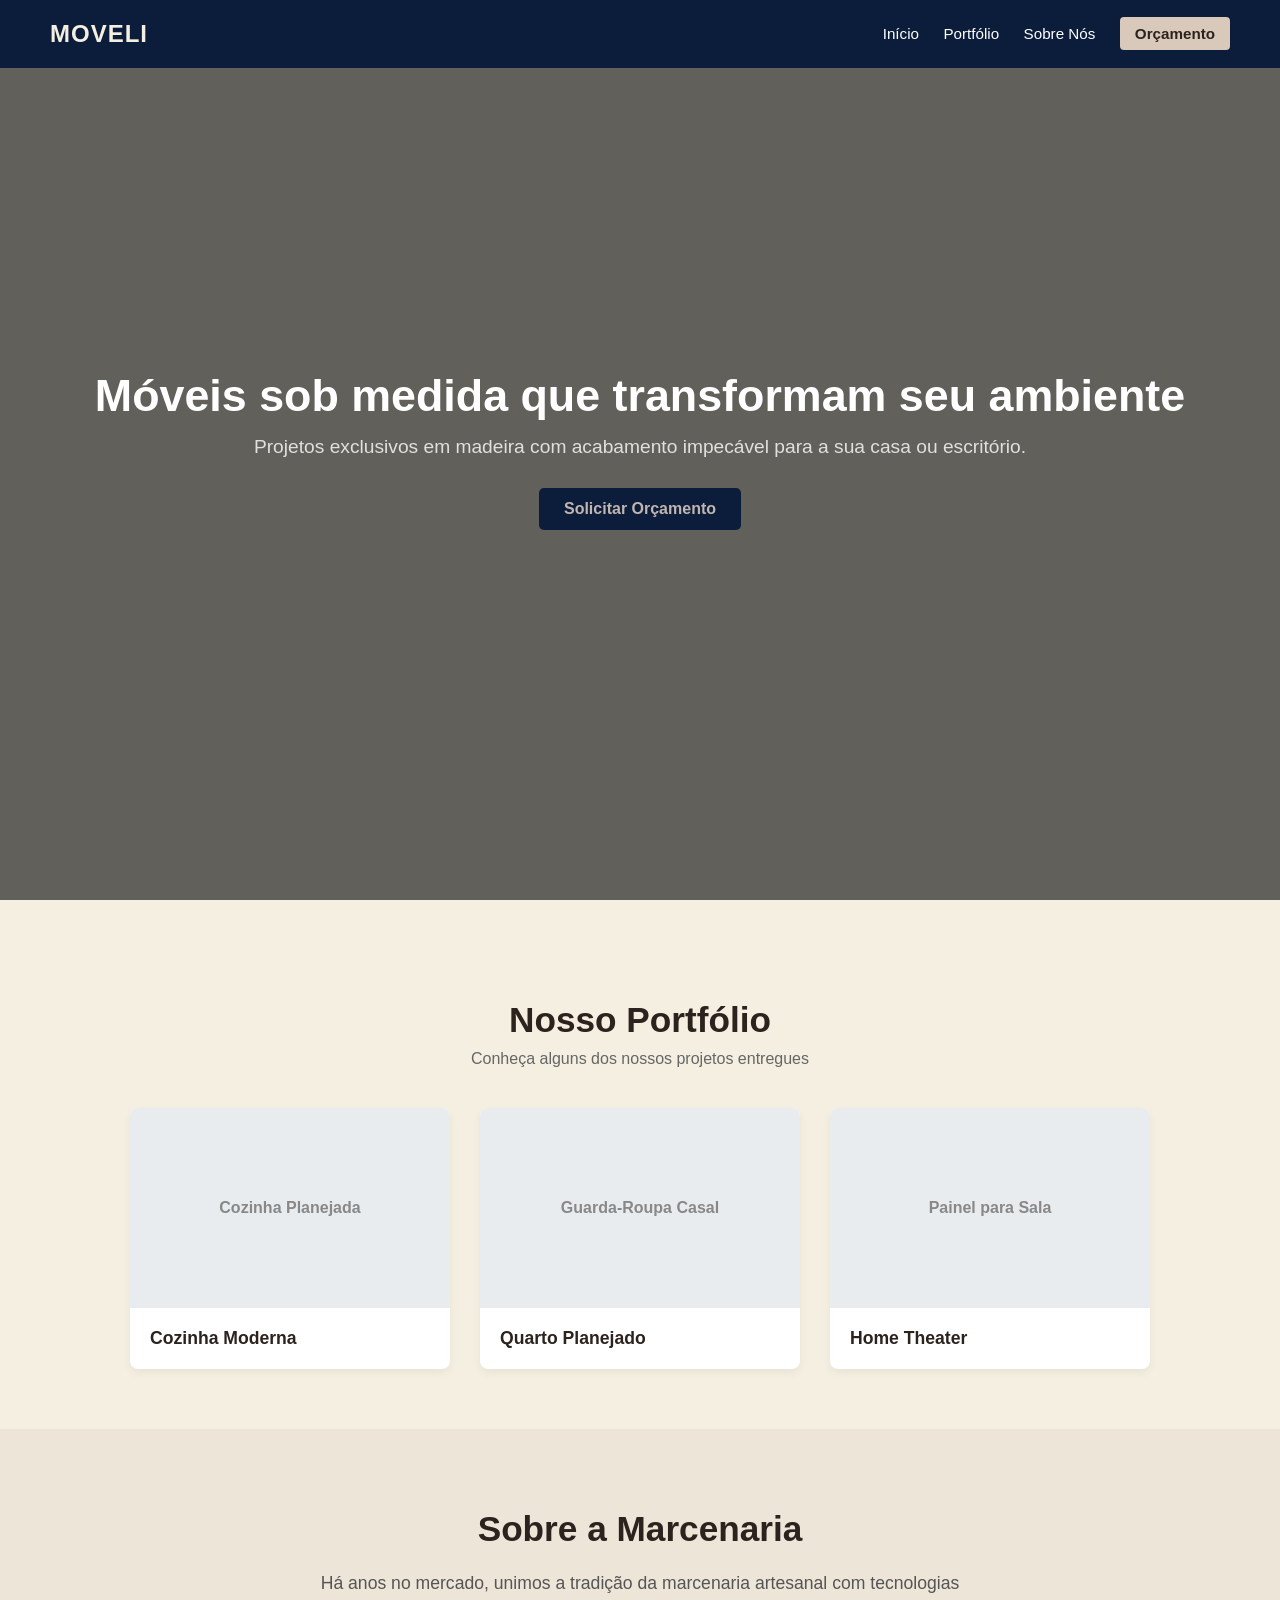
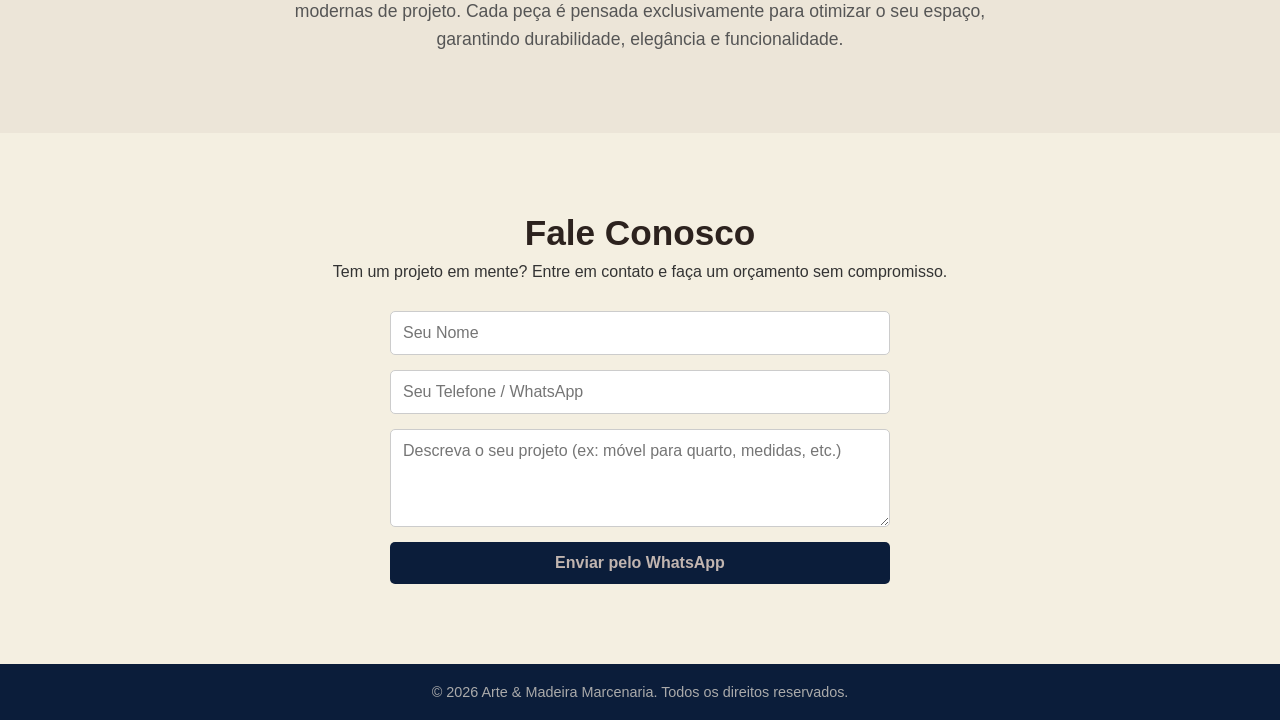
==== home.html @ e9900804 "ajustando intro" ====
<!DOCTYPE html>
<html lang="pt-BR">
<head>
    <meta charset="UTF-8">
    <meta name="viewport" content="width=device-width, initial-scale=1.0">
    <title>MOVELI | Móveis Planejados</title>
    <link rel="stylesheet" href="style.css">
</head>
<body>

    <!-- CABEÇALHO / MENU -->
    <header>
        <div class="logo">MOVELI</div>
        <nav>
            <a href="#inicio">Início</a>
            <a href="#portfolio">Portfólio</a>
            <a href="#sobre">Sobre Nós</a>
            <a href="#contato" class="btn-contato">Orçamento</a>
        </nav>
    </header>

    <!-- SEÇÃO INÍCIO (HERO) -->
    <section id="inicio" class="hero">
        <div class="hero-content">
            <h1>Móveis sob medida que transformam seu ambiente</h1>
            <p>Projetos exclusivos em madeira com acabamento impecável para a sua casa ou escritório.</p>
            <a href="#contato" class="btn-principal">Solicitar Orçamento</a>
        </div>
    </section>

    <!-- SEÇÃO PORTFÓLIO -->
    <section id="portfolio" class="portfolio">
        <h2>Nosso Portfólio</h2>
        <p class="subtitulo">Conheça alguns dos nossos projetos entregues</p>
        
        <div class="grid-galeria">
            <div class="card-projeto">
                <div class="placeholder-img">Cozinha Planejada</div>
                <h3>Cozinha Moderna</h3>
            </div>
            <div class="card-projeto">
                <div class="placeholder-img">Guarda-Roupa Casal</div>
                <h3>Quarto Planejado</h3>
            </div>
            <div class="card-projeto">
                <div class="placeholder-img">Painel para Sala</div>
                <h3>Home Theater</h3>
            </div>
        </div>
    </section>

    <!-- SEÇÃO SOBRE NÓS -->
    <section id="sobre" class="sobre">
        <div class="sobre-container">
            <h2>Sobre a Marcenaria</h2>
            <p>Há anos no mercado, unimos a tradição da marcenaria artesanal com tecnologias modernas de projeto. Cada peça é pensada exclusivamente para otimizar o seu espaço, garantindo durabilidade, elegância e funcionalidade.</p>
        </div>
    </section>

    <!-- SEÇÃO CONTATO -->
    <section id="contato" class="contato">
        <h2>Fale Conosco</h2>
        <p>Tem um projeto em mente? Entre em contato e faça um orçamento sem compromisso.</p>
        
        <form class="form-contato" onsubmit="enviarWhatsApp(event)">
            <input type="text" id="nome" placeholder="Seu Nome" required>
            <input type="tel" id="telefone" placeholder="Seu Telefone / WhatsApp" required>
            <textarea id="mensagem" placeholder="Descreva o seu projeto (ex: móvel para quarto, medidas, etc.)" rows="4" required></textarea>
            <button type="submit" class="btn-principal">Enviar pelo WhatsApp</button>
        </form>
    </section>

    <!-- RODAPÉ -->
    <footer>
        <p>&copy; 2026 Arte & Madeira Marcenaria. Todos os direitos reservados.</p>
    </footer>

    <!-- SCRIPT SIMPLES PARA MANDAR PRO WHATSAPP -->
    <script>
        function enviarWhatsApp(event) {
            event.preventDefault(); // Evita recarregar a página
            
            const nome = document.getElementById('nome').value;
            const telefone = document.getElementById('telefone').value;
            const mensagem = document.getElementById('mensagem').value;

            // Substitua o número abaixo pelo seu WhatsApp com DDD (ex: 5531999999999)
            const meuNumero = "5531999999999"; 

            const texto = `Olá! Meu nome é *${nome}* (Tel: ${telefone}). Gostaria de fazer um orçamento: ${mensagem}`;
            const url = `https://wa.me/${meuNumero}?text=${encodeURIComponent(texto)}`;

            window.open(url, '_blank');
        }
    </script>
</body>
</html>
---- style.css ----
/* RESET BÁSICO */
* {
    margin: 0;
    padding: 0;
    box-sizing: border-box;
    font-family: 'Segoe UI', Tahoma, Geneva, Verdana, sans-serif;
    scroll-behavior: smooth;
}

body {
    background-color: #f4efe1;
    color: #333;
}

/* CABEÇALHO */
header {
    background-color: #0b1d3a;
    color: #f4efe1;
    display: flex;
    justify-content: space-between;
    align-items: center;
    padding: 20px 50px;
    position: fixed;
    top: 0;
    width: 100%;
    z-index: 1000;
}

.logo {
    font-size: 1.5rem;
    font-weight: bold;
    letter-spacing: 1px;
    color: #f4efe1;
}

nav a {
    color: #fff;
    text-decoration: none;
    margin-left: 20px;
    font-size: 0.95rem;
    transition: color 0.3s;
}

nav a:hover {
    color: #f4efe1;
}

.btn-contato {
    background-color: #d8c9ba;
    padding: 8px 15px;
    border-radius: 4px;
    color: #2c221e !important;
    font-weight: bold;
}

/* SEÇÃO INÍCIO (HERO) */
.hero {
    height: 100vh;
    background: linear-gradient(rgba(0,0,0,0.6), rgba(0,0,0,0.6)), url('https://images.unsplash.com/photo-1555041469-a586c61ea9bc?auto=format&fit=crop&w=1920&q=80') no-repeat center center/cover;
    display: flex;
    justify-content: center;
    align-items: center;
    text-align: center;
    color: #fff;
    padding: 0 20px;
}

.hero-content h1 {
    font-size: 2.8rem;
    margin-bottom: 15px;
}

.hero-content p {
    font-size: 1.2rem;
    margin-bottom: 30px;
    color: #e0e0e0;
}

.btn-principal {
    background-color: #0b1d3a;
    color: #c1b5b0;
    padding: 12px 25px;
    text-decoration: none;
    font-weight: bold;
    border-radius: 5px;
    border: none;
    cursor: pointer;
    font-size: 1rem;
    display: inline-block;
    transition: background 0.3s;
}

.btn-principal:hover {
    background-color: #0b1d3a;
    color: #fff;
}

/* PORTFÓLIO */
.portfolio {
    padding: 100px 20px 60px 20px;
    text-align: center;
}

.portfolio h2, .sobre h2, .contato h2 {
    font-size: 2.2rem;
    color: #2c221e;
    margin-bottom: 10px;
}

.subtitulo {
    color: #666;
    margin-bottom: 40px;
}

.grid-galeria {
    display: flex;
    justify-content: center;
    gap: 30px;
    flex-wrap: wrap;
    max-width: 1100px;
    margin: 0 auto;
}

.card-projeto {
    background: #fff;
    border-radius: 8px;
    overflow: hidden;
    box-shadow: 0 4px 10px rgba(0,0,0,0.05);
    width: 320px;
    text-align: left;
}

.placeholder-img {
    height: 200px;
    background-color: #e9ecef;
    display: flex;
    align-items: center;
    justify-content: center;
    color: #888;
    font-weight: bold;
}

.card-projeto h3 {
    padding: 20px;
    font-size: 1.1rem;
    color: #2c221e;
}

/* SOBRE NÓS */
.sobre {
    background-color: #ece5d8;
    padding: 80px 20px;
    text-align: center;
}

.sobre-container {
    max-width: 700px;
    margin: 0 auto;
}

.sobre p {
    margin-top: 20px;
    line-height: 1.6;
    color: #555;
    font-size: 1.1rem;
}

/* CONTATO */
.contato {
    padding: 80px 20px;
    text-align: center;
}

.form-contato {
    display: flex;
    flex-direction: column;
    max-width: 500px;
    margin: 30px auto 0 auto;
    gap: 15px;
}

.form-contato input, .form-contato textarea {
    padding: 12px;
    border: 1px solid #ccc;
    border-radius: 5px;
    font-size: 1rem;
    outline: none;
}

.form-contato input:focus, .form-contato textarea:focus {
    border-color: #d4a373;
}

/* RODAPÉ */
footer {
    background-color: #0b1d3a;
    color: #aaa;
    text-align: center;
    padding: 20px;
    font-size: 0.9rem;
}

/* RESPONSIVO PARA CELULAR */
@media (max-width: 768px) {
    header {
        padding: 15px 20px;
        flex-direction: column;
        gap: 10px;
    }
    nav {
        display: flex;
        gap: 10px;
    }
    nav a {
        margin-left: 0;
        font-size: 0.85rem;
    }
    .hero-content h1 {
        font-size: 2rem;
    }
}
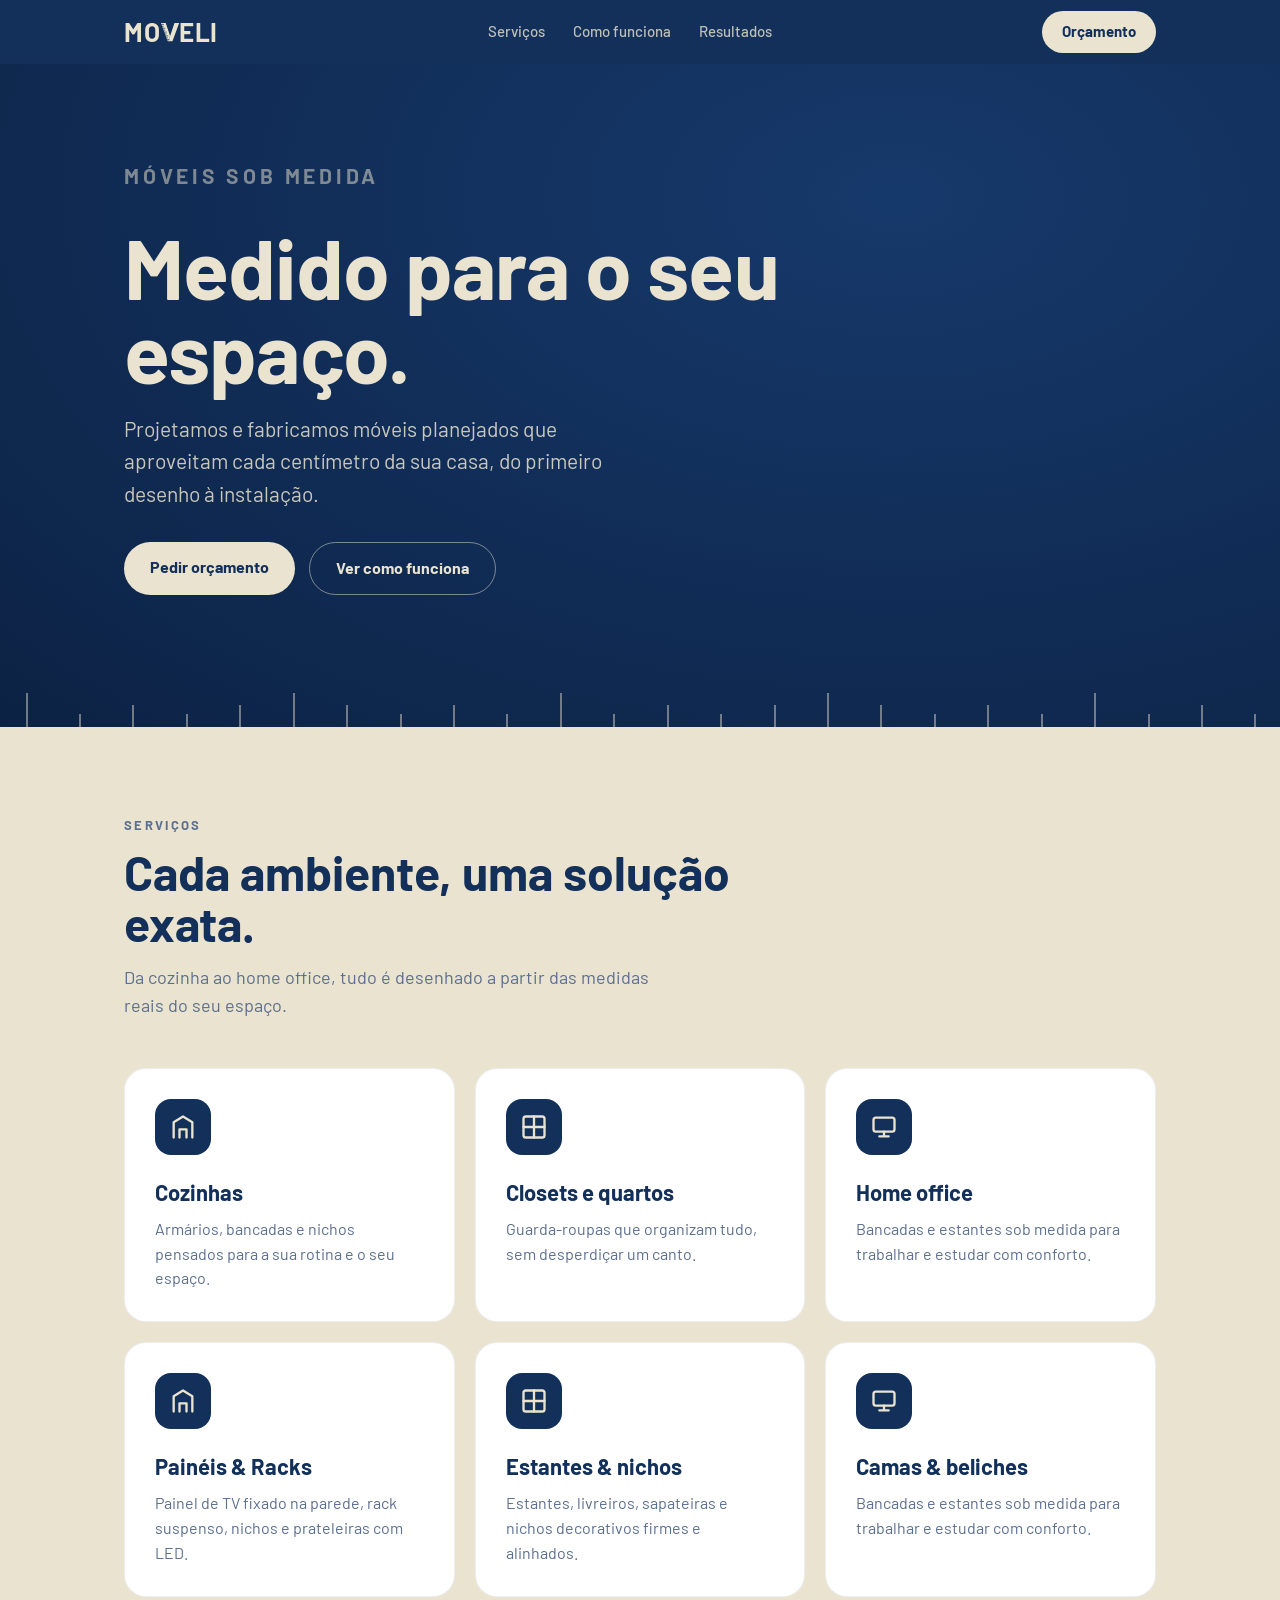
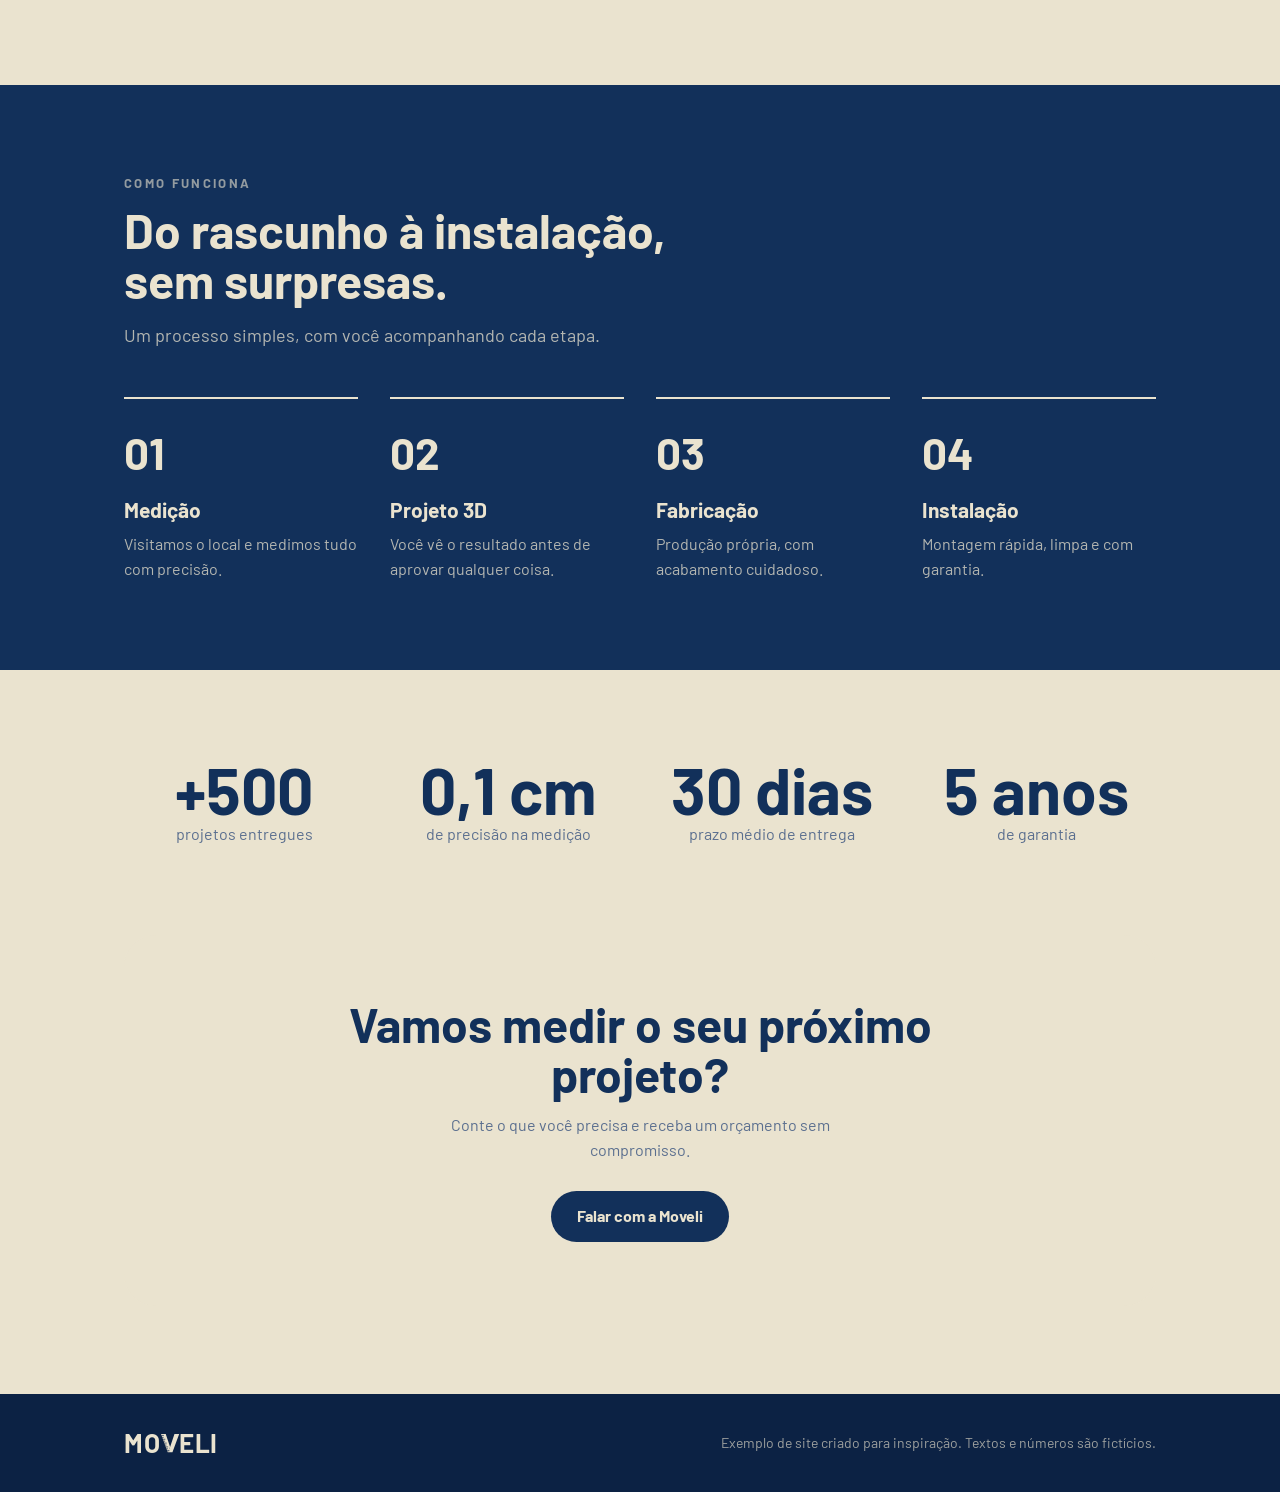
==== commit 0605d6ab: "Atualiza site e régua" ====
--- a/home.html
+++ b/home.html
@@ -1,97 +1,81 @@
 <!DOCTYPE html>
 <html lang="pt-BR">
 <head>
-    <meta charset="UTF-8">
-    <meta name="viewport" content="width=device-width, initial-scale=1.0">
-    <title>MOVELI | Móveis Planejados</title>
-    <link rel="stylesheet" href="style.css">
+<meta charset="utf-8">
+<meta name="viewport" content="width=device-width, initial-scale=1, viewport-fit=cover">
+<title>Moveli – Móveis sob medida</title>
+<link href="https://fonts.googleapis.com/css2?family=Barlow:wght@400;500;700&display=swap" rel="stylesheet">
+<link rel="stylesheet" href="style.css">
 </head>
 <body>
+<header>
+ <div class="wrap"><nav>
+  <a href="#topo" class="logo" aria-label="Moveli">MO<svg data-v viewBox="0 0 100 100"></svg>ELI</a>
+  <ul><li><a href="#servicos">Serviços</a></li><li><a href="#processo">Como funciona</a></li><li><a href="#numeros">Resultados</a></li></ul>
+  <a href="#contato" class="btn" style="padding:9px 20px;font-size:15px">Orçamento</a>
+ </nav></div>
+</header>
 
-    <!-- CABEÇALHO / MENU -->
-    <header>
-        <div class="logo">MOVELI</div>
-        <nav>
-            <a href="#inicio">Início</a>
-            <a href="#portfolio">Portfólio</a>
-            <a href="#sobre">Sobre Nós</a>
-            <a href="#contato" class="btn-contato">Orçamento</a>
-        </nav>
-    </header>
+<main id="topo">
+<div class="hero">
+ <div class="wrap">
+  <p class="eyebrow" style="color:rgba(234,227,207,.6)">Móveis sob medida</p>
+  <h1>Medido para o seu espaço.</h1>
+  <p>Projetamos e fabricamos móveis planejados que aproveitam cada centímetro da sua casa, do primeiro desenho à instalação.</p>
+  <div class="cta"><a class="btn" href="#contato">Pedir orçamento</a><a class="btn line" href="#processo">Ver como funciona</a></div>
+ </div>
+ <div class="ruler" aria-hidden="true"></div>
+</div>
 
-    <!-- SEÇÃO INÍCIO (HERO) -->
-    <section id="inicio" class="hero">
-        <div class="hero-content">
-            <h1>Móveis sob medida que transformam seu ambiente</h1>
-            <p>Projetos exclusivos em madeira com acabamento impecável para a sua casa ou escritório.</p>
-            <a href="#contato" class="btn-principal">Solicitar Orçamento</a>
-        </div>
-    </section>
+<section id="servicos"><div class="wrap">
+ <p class="eyebrow rv">Serviços</p>
+ <h2 class="rv">Cada ambiente, uma solução exata.</h2>
+ <p class="lead rv">Da cozinha ao home office, tudo é desenhado a partir das medidas reais do seu espaço.</p>
+ <div class="cards">
+  <div class="card rv"><div class="ico"><svg viewBox="0 0 24 24"><path d="M4 21V8l8-5 8 5v13"/><path d="M9 21v-7h6v7"/></svg></div><h3>Cozinhas</h3><p>Armários, bancadas e nichos pensados para a sua rotina e o seu espaço.</p></div>
+  <div class="card rv"><div class="ico"><svg viewBox="0 0 24 24"><rect x="3" y="3" width="18" height="18" rx="2"/><path d="M12 3v18M3 12h18"/></svg></div><h3>Closets e quartos</h3><p>Guarda-roupas que organizam tudo, sem desperdiçar um canto.</p></div>
+  <div class="card rv"><div class="ico"><svg viewBox="0 0 24 24"><rect x="3" y="4" width="18" height="12" rx="2"/><path d="M8 20h8M12 16v4"/></svg></div><h3>Home office</h3><p>Bancadas e estantes sob medida para trabalhar e estudar com conforto.</p></div>
+  <div class="card rv"><div class="ico"><svg viewBox="0 0 24 24"><path d="M4 21V8l8-5 8 5v13"/><path d="M9 21v-7h6v7"/></svg></div><h3>Painéis & Racks</h3><p>Painel de TV fixado na parede, rack suspenso, nichos e prateleiras com LED.</p></div>
+  <div class="card rv"><div class="ico"><svg viewBox="0 0 24 24"><rect x="3" y="3" width="18" height="18" rx="2"/><path d="M12 3v18M3 12h18"/></svg></div><h3>Estantes & nichos</h3><p>Estantes, livreiros, sapateiras e nichos decorativos firmes e alinhados.</p></div>
+  <div class="card rv"><div class="ico"><svg viewBox="0 0 24 24"><rect x="3" y="4" width="18" height="12" rx="2"/><path d="M8 20h8M12 16v4"/></svg></div><h3>Camas & beliches</h3><p>Bancadas e estantes sob medida para trabalhar e estudar com conforto.</p></div>
+</div>
+</div></section>
 
-    <!-- SEÇÃO PORTFÓLIO -->
-    <section id="portfolio" class="portfolio">
-        <h2>Nosso Portfólio</h2>
-        <p class="subtitulo">Conheça alguns dos nossos projetos entregues</p>
-        
-        <div class="grid-galeria">
-            <div class="card-projeto">
-                <div class="placeholder-img">Cozinha Planejada</div>
-                <h3>Cozinha Moderna</h3>
-            </div>
-            <div class="card-projeto">
-                <div class="placeholder-img">Guarda-Roupa Casal</div>
-                <h3>Quarto Planejado</h3>
-            </div>
-            <div class="card-projeto">
-                <div class="placeholder-img">Painel para Sala</div>
-                <h3>Home Theater</h3>
-            </div>
-        </div>
-    </section>
+<section id="processo" class="dark"><div class="wrap">
+ <p class="eyebrow rv">Como funciona</p>
+ <h2 class="rv">Do rascunho à instalação, sem surpresas.</h2>
+ <p class="lead rv">Um processo simples, com você acompanhando cada etapa.</p>
+ <div class="steps">
+  <div class="step rv"><h3>Medição</h3><p>Visitamos o local e medimos tudo com precisão.</p></div>
+  <div class="step rv"><h3>Projeto 3D</h3><p>Você vê o resultado antes de aprovar qualquer coisa.</p></div>
+  <div class="step rv"><h3>Fabricação</h3><p>Produção própria, com acabamento cuidadoso.</p></div>
+  <div class="step rv"><h3>Instalação</h3><p>Montagem rápida, limpa e com garantia.</p></div>
+ </div>
+</div></section>
 
-    <!-- SEÇÃO SOBRE NÓS -->
-    <section id="sobre" class="sobre">
-        <div class="sobre-container">
-            <h2>Sobre a Marcenaria</h2>
-            <p>Há anos no mercado, unimos a tradição da marcenaria artesanal com tecnologias modernas de projeto. Cada peça é pensada exclusivamente para otimizar o seu espaço, garantindo durabilidade, elegância e funcionalidade.</p>
-        </div>
-    </section>
+<section id="numeros"><div class="wrap">
+ <div class="nums">
+  <div class="rv"><b>+500</b><span>projetos entregues</span></div>
+  <div class="rv"><b>0,1 cm</b><span>de precisão na medição</span></div>
+  <div class="rv"><b>30 dias</b><span>prazo médio de entrega</span></div>
+  <div class="rv"><b>5 anos</b><span>de garantia</span></div>
+ </div>
+</div></section>
 
-    <!-- SEÇÃO CONTATO -->
-    <section id="contato" class="contato">
-        <h2>Fale Conosco</h2>
-        <p>Tem um projeto em mente? Entre em contato e faça um orçamento sem compromisso.</p>
-        
-        <form class="form-contato" onsubmit="enviarWhatsApp(event)">
-            <input type="text" id="nome" placeholder="Seu Nome" required>
-            <input type="tel" id="telefone" placeholder="Seu Telefone / WhatsApp" required>
-            <textarea id="mensagem" placeholder="Descreva o seu projeto (ex: móvel para quarto, medidas, etc.)" rows="4" required></textarea>
-            <button type="submit" class="btn-principal">Enviar pelo WhatsApp</button>
-        </form>
-    </section>
+<section id="contato" style="padding-top:0"><div class="wrap">
+ <div class="final rv">
+  <h2>Vamos medir o seu próximo projeto?</h2>
+  <p>Conte o que você precisa e receba um orçamento sem compromisso.</p>
+  <a class="btn" href="mailto:contato@moveli.com.br">Falar com a Moveli</a>
+ </div>
+</div></section>
+</main>
 
-    <!-- RODAPÉ -->
-    <footer>
-        <p>&copy; 2026 Arte & Madeira Marcenaria. Todos os direitos reservados.</p>
-    </footer>
+<footer><div class="wrap">
+ <a href="#topo" class="logo" aria-label="Moveli">MO<svg data-v viewBox="0 0 100 100"></svg>ELI</a>
+ <span>Exemplo de site criado para inspiração. Textos e números são fictícios.</span>
+</div></footer>
 
-    <!-- SCRIPT SIMPLES PARA MANDAR PRO WHATSAPP -->
-    <script>
-        function enviarWhatsApp(event) {
-            event.preventDefault(); // Evita recarregar a página
-            
-            const nome = document.getElementById('nome').value;
-            const telefone = document.getElementById('telefone').value;
-            const mensagem = document.getElementById('mensagem').value;
-
-            // Substitua o número abaixo pelo seu WhatsApp com DDD (ex: 5531999999999)
-            const meuNumero = "5531999999999"; 
-
-            const texto = `Olá! Meu nome é *${nome}* (Tel: ${telefone}). Gostaria de fazer um orçamento: ${mensagem}`;
-            const url = `https://wa.me/${meuNumero}?text=${encodeURIComponent(texto)}`;
-
-            window.open(url, '_blank');
-        }
-    </script>
+<script src="script.js"></script>
 </body>
 </html>
--- a/style.css
+++ b/style.css
@@ -1,221 +1,386 @@
-/* RESET BÁSICO */
+:root {
+    --navy: #12305a;
+    --navy2: #0c2244;
+    --cream: #eae3cf;
+    --cream2: #f6f2e6;
+    --ink: #12305a;
+    --mut: #5b6f8f;
+    box-sizing: border-box;
+    padding-top: env(safe-area-inset-top, 0px);
+    padding-bottom: env(safe-area-inset-bottom, 0px)
+}
+
 * {
+    box-sizing: border-box
+}
+
+html {
+    scroll-behavior: smooth;
+    scroll-padding-top: env(safe-area-inset-top, 0px)
+}
+
+body {
+    margin: 0;
+    font-family: Barlow, Arial, sans-serif;
+    background: var(--cream);
+    color: var(--ink);
+    line-height: 1.55
+}
+
+a {
+    color: inherit;
+    text-decoration: none
+}
+
+.wrap {
+    max-width: 1080px;
+    margin: 0 auto;
+    padding: 0 24px
+}
+
+/* logo */
+.logo {
+    display: inline-flex;
+    align-items: center;
+    font-weight: 700;
+    letter-spacing: .02em;
+    font-size: 26px;
+    line-height: 1
+}
+
+.logo svg {
+    height: .7em;
+    width: .7em;
+    margin: 0 .02em;
+    overflow: visible
+}
+
+/* nav */
+header {
+    position: sticky;
+    top: 0;
+    z-index: 5;
+    background: var(--navy);
+    color: var(--cream);
+    padding-top: env(safe-area-inset-top, 0px)
+}
+
+nav {
+    display: flex;
+    align-items: center;
+    justify-content: space-between;
+    height: 64px
+}
+
+nav ul {
+    display: flex;
+    gap: 28px;
+    list-style: none;
     margin: 0;
     padding: 0;
-    box-sizing: border-box;
-    font-family: 'Segoe UI', Tahoma, Geneva, Verdana, sans-serif;
-    scroll-behavior: smooth;
-}
-
-body {
-    background-color: #f4efe1;
-    color: #333;
-}
-
-/* CABEÇALHO */
-header {
-    background-color: #0b1d3a;
-    color: #f4efe1;
+    font-weight: 500;
+    font-size: 15px
+}
+
+nav ul a {
+    opacity: .8;
+    transition: opacity .25s ease
+}
+
+nav ul a:hover {
+    opacity: 1
+}
+
+.btn {
+    display: inline-block;
+    background: var(--cream);
+    color: var(--navy);
+    font-weight: 700;
+    padding: 13px 26px;
+    border-radius: 999px;
+    transition: transform .2s
+}
+
+.btn:hover {
+    transform: translateY(-2px)
+}
+
+.btn.line {
+    background: transparent;
+    color: var(--cream);
+    border: 1.5px solid rgba(234, 227, 207, .5)
+}
+
+/* hero */
+.hero {
+    background: radial-gradient(ellipse at 70% 20%, #16396b, var(--navy2));
+    color: var(--cream);
+    padding: 96px 0 0;
+    position: relative;
+    overflow: hidden
+}
+
+.hero h1 {
+    font-size: clamp(40px, 7vw, 84px);
+    line-height: 1;
+    margin: 0 0 20px;
+    max-width: 760px;
+    letter-spacing: -.01em
+}
+
+.hero p {
+    font-size: clamp(17px, 2vw, 21px);
+    max-width: 540px;
+    opacity: .85;
+    margin: 0 0 32px
+}
+
+.hero .cta {
+    display: flex;
+    gap: 14px;
+    flex-wrap: wrap;
+    padding-bottom: 88px
+}
+
+.hero .ruler {
+    position: relative;
+    height: 44px;
+    pointer-events: none
+}
+
+/* Cada marcação individual da régua */
+.ruler-tick {
+    position: absolute;
+    bottom: 0;
+    width: 2px;
+    background: rgba(234, 227, 207, 0.45);
+    transform-origin: bottom center;
+    transition: opacity 0.4s ease, transform 0.4s ease;
+    opacity: 1;
+    transform: translateY(0) scaleY(1);
+}
+
+/* Quando a marcação é "puxada" conforme o scroll */
+.ruler-tick.puxada {
+    opacity: 0;
+    transform: translateY(-24px) scaleY(0.2);
+}
+
+/* sections */
+section {
+    padding: 88px 0
+}
+
+.eyebrow {
+    font-weight: 700;
+    font-size: 13px;
+    letter-spacing: .18em;
+    text-transform: uppercase;
+    color: var(--mut);
+    margin: 0 0 12px
+}
+
+h2 {
+    font-size: clamp(30px, 4.5vw, 48px);
+    line-height: 1.05;
+    margin: 0 0 16px;
+    max-width: 620px
+}
+
+.lead {
+    color: var(--mut);
+    font-size: 18px;
+    max-width: 560px;
+    margin: 0 0 48px
+}
+
+.cards {
+    display: grid;
+    grid-template-columns: repeat(auto-fit, minmax(250px, 1fr));
+    gap: 20px
+}
+
+.card {
+    background: #fff;
+    border-radius: 22px;
+    padding: 30px;
+    border: 1px solid rgba(18, 48, 90, .08)
+}
+
+.card .ico {
+    width: 56px;
+    height: 56px;
+    border-radius: 16px;
+    background: var(--navy);
+    display: grid;
+    place-items: center;
+    margin-bottom: 20px
+}
+
+.card .ico svg {
+    width: 28px;
+    height: 28px;
+    stroke: var(--cream);
+    fill: none;
+    stroke-width: 2;
+    stroke-linecap: round;
+    stroke-linejoin: round
+}
+
+.card h3 {
+    margin: 0 0 8px;
+    font-size: 22px
+}
+
+.card p {
+    margin: 0;
+    color: var(--mut)
+}
+
+/* process */
+.dark {
+    background: var(--navy);
+    color: var(--cream)
+}
+
+.dark .eyebrow {
+    color: rgba(234, 227, 207, .6)
+}
+
+.dark .lead {
+    color: rgba(234, 227, 207, .75)
+}
+
+.steps {
+    display: grid;
+    grid-template-columns: repeat(auto-fit, minmax(220px, 1fr));
+    gap: 32px;
+    counter-reset: s
+}
+
+.step {
+    border-top: 2px solid var(--cream);
+    padding-top: 20px;
+    counter-increment: s
+}
+
+.step::before {
+    content: "0" counter(s);
+    font-size: 44px;
+    font-weight: 700;
+    display: block;
+    margin-bottom: 6px
+}
+
+.step h3 {
+    margin: 0 0 6px;
+    font-size: 21px
+}
+
+.step p {
+    margin: 0;
+    opacity: .75
+}
+
+/* numbers */
+.nums {
+    display: grid;
+    grid-template-columns: repeat(auto-fit, minmax(180px, 1fr));
+    gap: 24px;
+    text-align: center
+}
+
+.nums b {
+    display: block;
+    font-size: clamp(40px, 6vw, 64px);
+    line-height: 1
+}
+
+.nums span {
+    color: var(--mut)
+}
+
+/* cta */
+.final {
+    background: var(--cream);
+    text-align: center;
+    border-radius: 32px;
+    padding: 64px 24px;
+    margin: 0 auto
+}
+
+.final h2 {
+    margin: 0 auto 14px
+}
+
+.final p {
+    color: var(--mut);
+    margin: 0 auto 28px;
+    max-width: 480px
+}
+
+.final .btn {
+    background: var(--navy);
+    color: var(--cream)
+}
+
+footer {
+    background: var(--navy2);
+    color: var(--cream);
+    padding: 36px 0 calc(36px + env(safe-area-inset-bottom, 0px));
+    font-size: 14px
+}
+
+footer .wrap {
     display: flex;
     justify-content: space-between;
     align-items: center;
-    padding: 20px 50px;
-    position: fixed;
-    top: 0;
-    width: 100%;
-    z-index: 1000;
-}
-
-.logo {
-    font-size: 1.5rem;
-    font-weight: bold;
-    letter-spacing: 1px;
-    color: #f4efe1;
-}
-
-nav a {
-    color: #fff;
-    text-decoration: none;
-    margin-left: 20px;
-    font-size: 0.95rem;
-    transition: color 0.3s;
-}
-
-nav a:hover {
-    color: #f4efe1;
-}
-
-.btn-contato {
-    background-color: #d8c9ba;
-    padding: 8px 15px;
-    border-radius: 4px;
-    color: #2c221e !important;
-    font-weight: bold;
-}
-
-/* SEÇÃO INÍCIO (HERO) */
-.hero {
-    height: 100vh;
-    background: linear-gradient(rgba(0,0,0,0.6), rgba(0,0,0,0.6)), url('https://images.unsplash.com/photo-1555041469-a586c61ea9bc?auto=format&fit=crop&w=1920&q=80') no-repeat center center/cover;
-    display: flex;
-    justify-content: center;
-    align-items: center;
-    text-align: center;
-    color: #fff;
-    padding: 0 20px;
-}
-
-.hero-content h1 {
-    font-size: 2.8rem;
-    margin-bottom: 15px;
-}
-
-.hero-content p {
-    font-size: 1.2rem;
-    margin-bottom: 30px;
-    color: #e0e0e0;
-}
-
-.btn-principal {
-    background-color: #0b1d3a;
-    color: #c1b5b0;
-    padding: 12px 25px;
-    text-decoration: none;
-    font-weight: bold;
-    border-radius: 5px;
-    border: none;
-    cursor: pointer;
-    font-size: 1rem;
-    display: inline-block;
-    transition: background 0.3s;
-}
-
-.btn-principal:hover {
-    background-color: #0b1d3a;
-    color: #fff;
-}
-
-/* PORTFÓLIO */
-.portfolio {
-    padding: 100px 20px 60px 20px;
-    text-align: center;
-}
-
-.portfolio h2, .sobre h2, .contato h2 {
-    font-size: 2.2rem;
-    color: #2c221e;
-    margin-bottom: 10px;
-}
-
-.subtitulo {
-    color: #666;
-    margin-bottom: 40px;
-}
-
-.grid-galeria {
-    display: flex;
-    justify-content: center;
-    gap: 30px;
     flex-wrap: wrap;
-    max-width: 1100px;
-    margin: 0 auto;
-}
-
-.card-projeto {
-    background: #fff;
-    border-radius: 8px;
-    overflow: hidden;
-    box-shadow: 0 4px 10px rgba(0,0,0,0.05);
-    width: 320px;
-    text-align: left;
-}
-
-.placeholder-img {
-    height: 200px;
-    background-color: #e9ecef;
-    display: flex;
-    align-items: center;
-    justify-content: center;
-    color: #888;
-    font-weight: bold;
-}
-
-.card-projeto h3 {
-    padding: 20px;
-    font-size: 1.1rem;
-    color: #2c221e;
-}
-
-/* SOBRE NÓS */
-.sobre {
-    background-color: #ece5d8;
-    padding: 80px 20px;
-    text-align: center;
-}
-
-.sobre-container {
-    max-width: 700px;
-    margin: 0 auto;
-}
-
-.sobre p {
-    margin-top: 20px;
-    line-height: 1.6;
-    color: #555;
-    font-size: 1.1rem;
-}
-
-/* CONTATO */
-.contato {
-    padding: 80px 20px;
-    text-align: center;
-}
-
-.form-contato {
-    display: flex;
-    flex-direction: column;
-    max-width: 500px;
-    margin: 30px auto 0 auto;
-    gap: 15px;
-}
-
-.form-contato input, .form-contato textarea {
-    padding: 12px;
-    border: 1px solid #ccc;
-    border-radius: 5px;
-    font-size: 1rem;
-    outline: none;
-}
-
-.form-contato input:focus, .form-contato textarea:focus {
-    border-color: #d4a373;
-}
-
-/* RODAPÉ */
-footer {
-    background-color: #0b1d3a;
-    color: #aaa;
-    text-align: center;
-    padding: 20px;
-    font-size: 0.9rem;
-}
-
-/* RESPONSIVO PARA CELULAR */
-@media (max-width: 768px) {
-    header {
-        padding: 15px 20px;
-        flex-direction: column;
-        gap: 10px;
-    }
-    nav {
-        display: flex;
-        gap: 10px;
-    }
-    nav a {
-        margin-left: 0;
-        font-size: 0.85rem;
-    }
-    .hero-content h1 {
-        font-size: 2rem;
+    gap: 12px
+}
+
+footer span {
+    opacity: .65
+}
+
+/* opacidade contínua ao rolar (.rv / .in) */
+.rv {
+    opacity: 0;
+    transform: translateY(22px);
+    transition: opacity .75s ease-out, transform .75s ease-out
+}
+
+.rv.in {
+    opacity: 1;
+    transform: translateY(0)
+}
+
+@media(max-width:640px) {
+    nav ul {
+        display: none
+    }
+
+    .hero {
+        padding-top: 64px
+    }
+
+    section {
+        padding: 64px 0
+    }
+}
+
+@media(prefers-reduced-motion:reduce) {
+    .rv {
+        opacity: 1;
+        transform: none;
+        transition: none
+    }
+
+    .ruler-tick {
+        transition: none
+    }
+
+    html {
+        scroll-behavior: auto
     }
 }
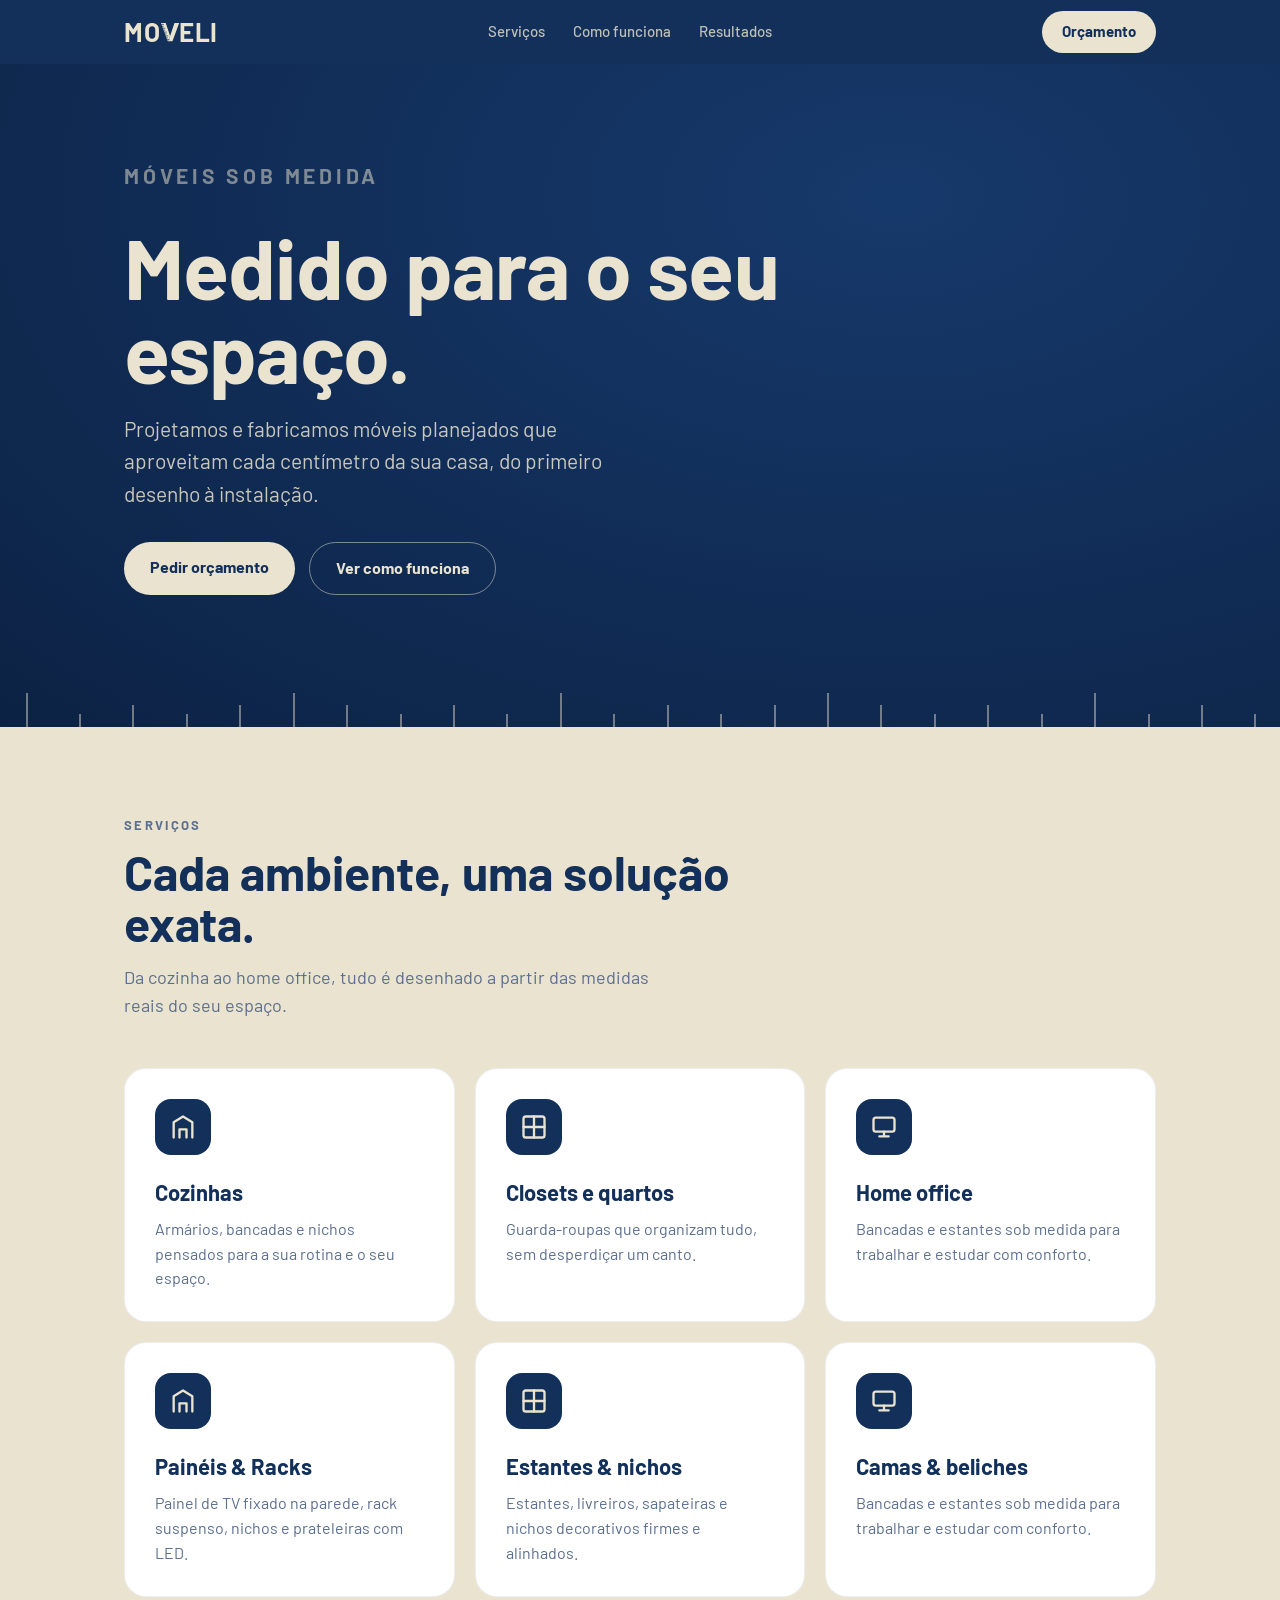
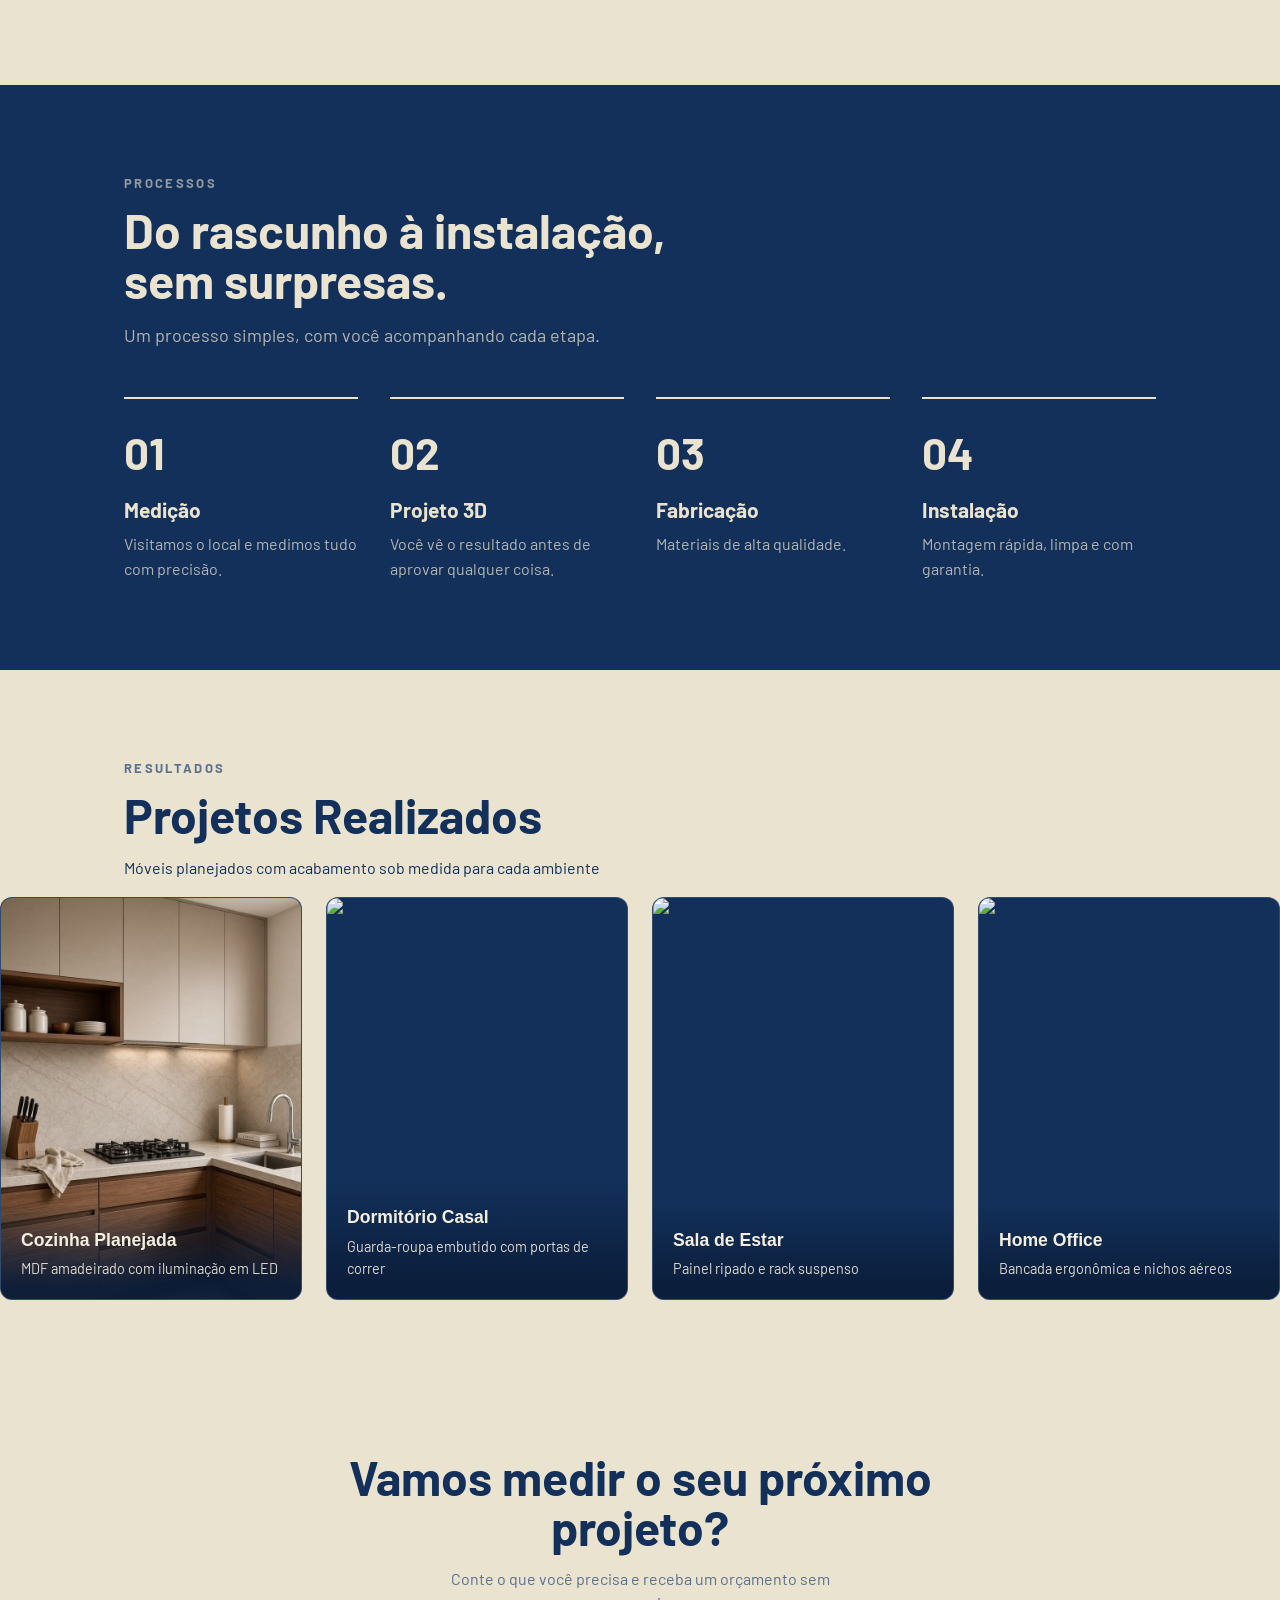
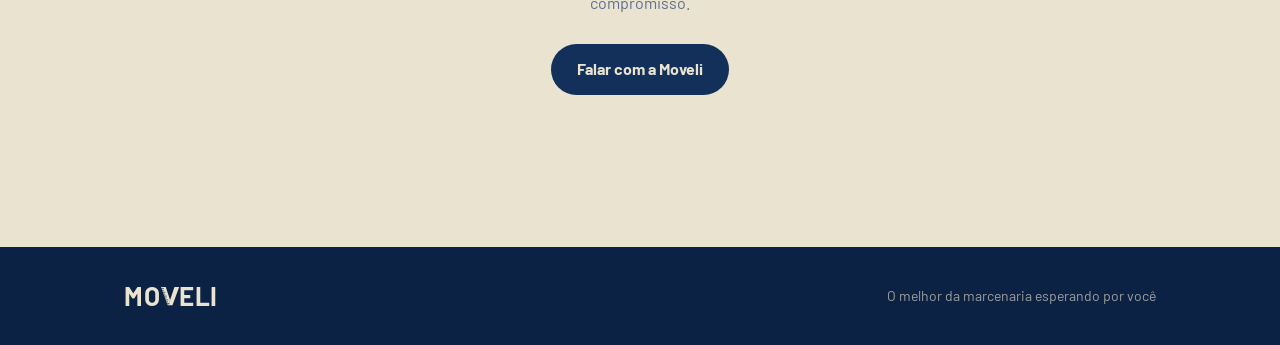
==== commit 1fcd057b: "adicao de img" ====
--- a/home.html
+++ b/home.html
@@ -1,81 +1,189 @@
 <!DOCTYPE html>
 <html lang="pt-BR">
+
 <head>
-<meta charset="utf-8">
-<meta name="viewport" content="width=device-width, initial-scale=1, viewport-fit=cover">
-<title>Moveli – Móveis sob medida</title>
-<link href="https://fonts.googleapis.com/css2?family=Barlow:wght@400;500;700&display=swap" rel="stylesheet">
-<link rel="stylesheet" href="style.css">
+    <meta charset="utf-8">
+    <meta name="viewport" content="width=device-width, initial-scale=1, viewport-fit=cover">
+    <title>Moveli – Móveis sob medida</title>
+    <link href="https://fonts.googleapis.com/css2?family=Barlow:wght@400;500;700&display=swap" rel="stylesheet">
+    <link rel="stylesheet" href="style.css">
 </head>
+
 <body>
-<header>
- <div class="wrap"><nav>
-  <a href="#topo" class="logo" aria-label="Moveli">MO<svg data-v viewBox="0 0 100 100"></svg>ELI</a>
-  <ul><li><a href="#servicos">Serviços</a></li><li><a href="#processo">Como funciona</a></li><li><a href="#numeros">Resultados</a></li></ul>
-  <a href="#contato" class="btn" style="padding:9px 20px;font-size:15px">Orçamento</a>
- </nav></div>
-</header>
+    <header>
+        <div class="wrap">
+            <nav>
+                <a href="#topo" class="logo" aria-label="Moveli">MO<svg data-v viewBox="0 0 100 100"></svg>ELI</a>
+                <ul>
+                    <li><a href="#servicos">Serviços</a></li>
+                    <li><a href="#processo">Como funciona</a></li>
+                    <li><a href="#numeros">Resultados</a></li>
+                </ul>
+                <a href="#contato" class="btn" style="padding:9px 20px;font-size:15px">Orçamento</a>
+            </nav>
+        </div>
+    </header>
 
-<main id="topo">
-<div class="hero">
- <div class="wrap">
-  <p class="eyebrow" style="color:rgba(234,227,207,.6)">Móveis sob medida</p>
-  <h1>Medido para o seu espaço.</h1>
-  <p>Projetamos e fabricamos móveis planejados que aproveitam cada centímetro da sua casa, do primeiro desenho à instalação.</p>
-  <div class="cta"><a class="btn" href="#contato">Pedir orçamento</a><a class="btn line" href="#processo">Ver como funciona</a></div>
- </div>
- <div class="ruler" aria-hidden="true"></div>
-</div>
+    <main id="topo">
+        <div class="hero">
+            <div class="wrap">
+                <p class="eyebrow" style="color:rgba(234,227,207,.6)">Móveis sob medida</p>
+                <h1>Medido para o seu espaço.</h1>
+                <p>Projetamos e fabricamos móveis planejados que aproveitam cada centímetro da sua casa, do primeiro
+                    desenho à instalação.</p>
+                <div class="cta"><a class="btn" href="#contato">Pedir orçamento</a><a class="btn line"
+                        href="#processo">Ver como funciona</a></div>
+            </div>
+            <div class="ruler" aria-hidden="true"></div>
+        </div>
 
-<section id="servicos"><div class="wrap">
- <p class="eyebrow rv">Serviços</p>
- <h2 class="rv">Cada ambiente, uma solução exata.</h2>
- <p class="lead rv">Da cozinha ao home office, tudo é desenhado a partir das medidas reais do seu espaço.</p>
- <div class="cards">
-  <div class="card rv"><div class="ico"><svg viewBox="0 0 24 24"><path d="M4 21V8l8-5 8 5v13"/><path d="M9 21v-7h6v7"/></svg></div><h3>Cozinhas</h3><p>Armários, bancadas e nichos pensados para a sua rotina e o seu espaço.</p></div>
-  <div class="card rv"><div class="ico"><svg viewBox="0 0 24 24"><rect x="3" y="3" width="18" height="18" rx="2"/><path d="M12 3v18M3 12h18"/></svg></div><h3>Closets e quartos</h3><p>Guarda-roupas que organizam tudo, sem desperdiçar um canto.</p></div>
-  <div class="card rv"><div class="ico"><svg viewBox="0 0 24 24"><rect x="3" y="4" width="18" height="12" rx="2"/><path d="M8 20h8M12 16v4"/></svg></div><h3>Home office</h3><p>Bancadas e estantes sob medida para trabalhar e estudar com conforto.</p></div>
-  <div class="card rv"><div class="ico"><svg viewBox="0 0 24 24"><path d="M4 21V8l8-5 8 5v13"/><path d="M9 21v-7h6v7"/></svg></div><h3>Painéis & Racks</h3><p>Painel de TV fixado na parede, rack suspenso, nichos e prateleiras com LED.</p></div>
-  <div class="card rv"><div class="ico"><svg viewBox="0 0 24 24"><rect x="3" y="3" width="18" height="18" rx="2"/><path d="M12 3v18M3 12h18"/></svg></div><h3>Estantes & nichos</h3><p>Estantes, livreiros, sapateiras e nichos decorativos firmes e alinhados.</p></div>
-  <div class="card rv"><div class="ico"><svg viewBox="0 0 24 24"><rect x="3" y="4" width="18" height="12" rx="2"/><path d="M8 20h8M12 16v4"/></svg></div><h3>Camas & beliches</h3><p>Bancadas e estantes sob medida para trabalhar e estudar com conforto.</p></div>
-</div>
-</div></section>
+        <section id="servicos">
+            <div class="wrap">
+                <p class="eyebrow rv">Serviços</p>
+                <h2 class="rv">Cada ambiente, uma solução exata.</h2>
+                <p class="lead rv">Da cozinha ao home office, tudo é desenhado a partir das medidas reais do seu espaço.
+                </p>
+                <div class="cards">
+                    <div class="card rv">
+                        <div class="ico"><svg viewBox="0 0 24 24">
+                                <path d="M4 21V8l8-5 8 5v13" />
+                                <path d="M9 21v-7h6v7" />
+                            </svg></div>
+                        <h3>Cozinhas</h3>
+                        <p>Armários, bancadas e nichos pensados para a sua rotina e o seu espaço.</p>
+                    </div>
+                    <div class="card rv">
+                        <div class="ico"><svg viewBox="0 0 24 24">
+                                <rect x="3" y="3" width="18" height="18" rx="2" />
+                                <path d="M12 3v18M3 12h18" />
+                            </svg></div>
+                        <h3>Closets e quartos</h3>
+                        <p>Guarda-roupas que organizam tudo, sem desperdiçar um canto.</p>
+                    </div>
+                    <div class="card rv">
+                        <div class="ico"><svg viewBox="0 0 24 24">
+                                <rect x="3" y="4" width="18" height="12" rx="2" />
+                                <path d="M8 20h8M12 16v4" />
+                            </svg></div>
+                        <h3>Home office</h3>
+                        <p>Bancadas e estantes sob medida para trabalhar e estudar com conforto.</p>
+                    </div>
+                    <div class="card rv">
+                        <div class="ico"><svg viewBox="0 0 24 24">
+                                <path d="M4 21V8l8-5 8 5v13" />
+                                <path d="M9 21v-7h6v7" />
+                            </svg></div>
+                        <h3>Painéis & Racks</h3>
+                        <p>Painel de TV fixado na parede, rack suspenso, nichos e prateleiras com LED.</p>
+                    </div>
+                    <div class="card rv">
+                        <div class="ico"><svg viewBox="0 0 24 24">
+                                <rect x="3" y="3" width="18" height="18" rx="2" />
+                                <path d="M12 3v18M3 12h18" />
+                            </svg></div>
+                        <h3>Estantes & nichos</h3>
+                        <p>Estantes, livreiros, sapateiras e nichos decorativos firmes e alinhados.</p>
+                    </div>
+                    <div class="card rv">
+                        <div class="ico"><svg viewBox="0 0 24 24">
+                                <rect x="3" y="4" width="18" height="12" rx="2" />
+                                <path d="M8 20h8M12 16v4" />
+                            </svg></div>
+                        <h3>Camas & beliches</h3>
+                        <p>Bancadas e estantes sob medida para trabalhar e estudar com conforto.</p>
+                    </div>
+                </div>
+            </div>
+        </section>
 
-<section id="processo" class="dark"><div class="wrap">
- <p class="eyebrow rv">Como funciona</p>
- <h2 class="rv">Do rascunho à instalação, sem surpresas.</h2>
- <p class="lead rv">Um processo simples, com você acompanhando cada etapa.</p>
- <div class="steps">
-  <div class="step rv"><h3>Medição</h3><p>Visitamos o local e medimos tudo com precisão.</p></div>
-  <div class="step rv"><h3>Projeto 3D</h3><p>Você vê o resultado antes de aprovar qualquer coisa.</p></div>
-  <div class="step rv"><h3>Fabricação</h3><p>Produção própria, com acabamento cuidadoso.</p></div>
-  <div class="step rv"><h3>Instalação</h3><p>Montagem rápida, limpa e com garantia.</p></div>
- </div>
-</div></section>
+        <section id="processo" class="dark">
+            <div class="wrap">
+                <div class="eyebrow rv">processos</div>
+                <h2 class="rv">Do rascunho à instalação, sem surpresas.</h2>
+                <p class="lead rv">Um processo simples, com você acompanhando cada etapa.</p>
+                <div class="steps">
+                    <div class="step rv">
+                        <h3>Medição</h3>
+                        <p>Visitamos o local e medimos tudo com precisão.</p>
+                    </div>
+                    <div class="step rv">
+                        <h3>Projeto 3D</h3>
+                        <p>Você vê o resultado antes de aprovar qualquer coisa.</p>
+                    </div>
+                    <div class="step rv">
+                        <h3>Fabricação</h3>
+                        <p>Materiais de alta qualidade.</p>
+                    </div>
+                    <div class="step rv">
+                        <h3>Instalação</h3>
+                        <p>Montagem rápida, limpa e com garantia.</p>
+                    </div>
+                </div>
+            </div>
+        </section>
 
-<section id="numeros"><div class="wrap">
- <div class="nums">
-  <div class="rv"><b>+500</b><span>projetos entregues</span></div>
-  <div class="rv"><b>0,1 cm</b><span>de precisão na medição</span></div>
-  <div class="rv"><b>30 dias</b><span>prazo médio de entrega</span></div>
-  <div class="rv"><b>5 anos</b><span>de garantia</span></div>
- </div>
-</div></section>
+        <section id="numeros">
+    <div class="wrap">
+        <p class="eyebrow rv">Resultados</p>
+            <h2>Projetos Realizados</h2>
+            <p>Móveis planejados com acabamento sob medida para cada ambiente</p>
+        </div>
 
-<section id="contato" style="padding-top:0"><div class="wrap">
- <div class="final rv">
-  <h2>Vamos medir o seu próximo projeto?</h2>
-  <p>Conte o que você precisa e receba um orçamento sem compromisso.</p>
-  <a class="btn" href="mailto:contato@moveli.com.br">Falar com a Moveli</a>
- </div>
-</div></section>
-</main>
+        <div class="portfolio-grid">
+            <figure class="projeto-card rv">
+                <img src="img/cozinha_mov.jpg" alt="Cozinha planejada sob medida" loading="lazy">
+                <figcaption>
+                    <strong>Cozinha Planejada</strong>
+                    <span>MDF amadeirado com iluminação em LED</span>
+                </figcaption>
+            </figure>
 
-<footer><div class="wrap">
- <a href="#topo" class="logo" aria-label="Moveli">MO<svg data-v viewBox="0 0 100 100"></svg>ELI</a>
- <span>Exemplo de site criado para inspiração. Textos e números são fictícios.</span>
-</div></footer>
+            <figure class="projeto-card rv">
+                <img src="imagens/quarto.jpg" alt="Guarda-roupa e painel sob medida" loading="lazy">
+                <figcaption>
+                    <strong>Dormitório Casal</strong>
+                    <span>Guarda-roupa embutido com portas de correr</span>
+                </figcaption>
+            </figure>
 
-<script src="script.js"></script>
+            <figure class="projeto-card rv">
+                <img src="imagens/sala.jpg" alt="Painel de TV ripado sob medida" loading="lazy">
+                <figcaption>
+                    <strong>Sala de Estar</strong>
+                    <span>Painel ripado e rack suspenso</span>
+                </figcaption>
+            </figure>
+
+            <figure class="projeto-card rv">
+                <img src="imagens/escritorio.jpg" alt="Home office planejado" loading="lazy">
+                <figcaption>
+                    <strong>Home Office</strong>
+                    <span>Bancada ergonômica e nichos aéreos</span>
+                </figcaption>
+            </figure>
+        </div>
+    </div>
+</section>
+
+        <section id="contato" style="padding-top:0">
+            <div class="wrap">
+                <div class="final rv">
+                    <h2>Vamos medir o seu próximo projeto?</h2>
+                    <p>Conte o que você precisa e receba um orçamento sem compromisso.</p>
+                    <a class="btn" href="mailto:contato@moveli.com.br">Falar com a Moveli</a>
+                </div>
+            </div>
+        </section>
+    </main>
+
+    <footer>
+        <div class="wrap">
+            <a href="#topo" class="logo" aria-label="Moveli">MO<svg data-v viewBox="0 0 100 100"></svg>ELI</a>
+            <span>O melhor da marcenaria esperando por você</span>
+        </div>
+    </footer>
+
+    <script src="script.js"></script>
 </body>
+
 </html>
--- a/style.css
+++ b/style.css
@@ -299,6 +299,76 @@
 .nums span {
     color: var(--mut)
 }
+/* Seção Portfólio */
+#portfolio {
+    padding: 5rem 0;
+}
+
+.portfolio-topo {
+    text-align: center;
+    margin-bottom: 3rem;
+}
+
+.portfolio-topo h2 {
+    font-size: 2rem;
+    margin-bottom: 0.5rem;
+}
+
+.portfolio-topo p {
+    opacity: 0.8;
+    font-size: 1.05rem;
+}
+
+.portfolio-grid {
+    display: grid;
+    grid-template-columns: repeat(auto-fit, minmax(280px, 1fr));
+    gap: 1.5rem;
+}
+
+.projeto-card {
+    position: relative;
+    margin: 0;
+    border-radius: 12px;
+    overflow: hidden;
+    aspect-ratio: 3 / 4 ;
+    background-color: #12305a;
+    border: 1px solid rgba(244, 239, 225, 0.14);
+}
+
+.projeto-card img {
+    width: 100%;
+    height: 100%;
+    object-fit: cover;
+    display: block;
+    transition: transform 0.45s ease;
+}
+
+.projeto-card:hover img {
+    transform: scale(1.06);
+}
+
+/* Legenda elegante na base da foto */
+.projeto-card figcaption {
+    position: absolute;
+    inset: auto 0 0 0;
+    padding: 1.5rem 1.25rem 1.15rem;
+    background: linear-gradient(to top, rgba(11, 29, 58, 0.94) 15%, rgba(11, 29, 58, 0));
+    color: #f4efe1;
+    display: flex;
+    flex-direction: column;
+    gap: 0.25rem;
+}
+
+.projeto-card figcaption strong {
+    font-size: 1.1rem;
+    font-weight: 600;
+}
+
+.projeto-card figcaption span {
+    font-size: 0.9rem;
+    color: #eaecf;
+    opacity: 0.9;
+}
 
 /* cta */
 .final {
